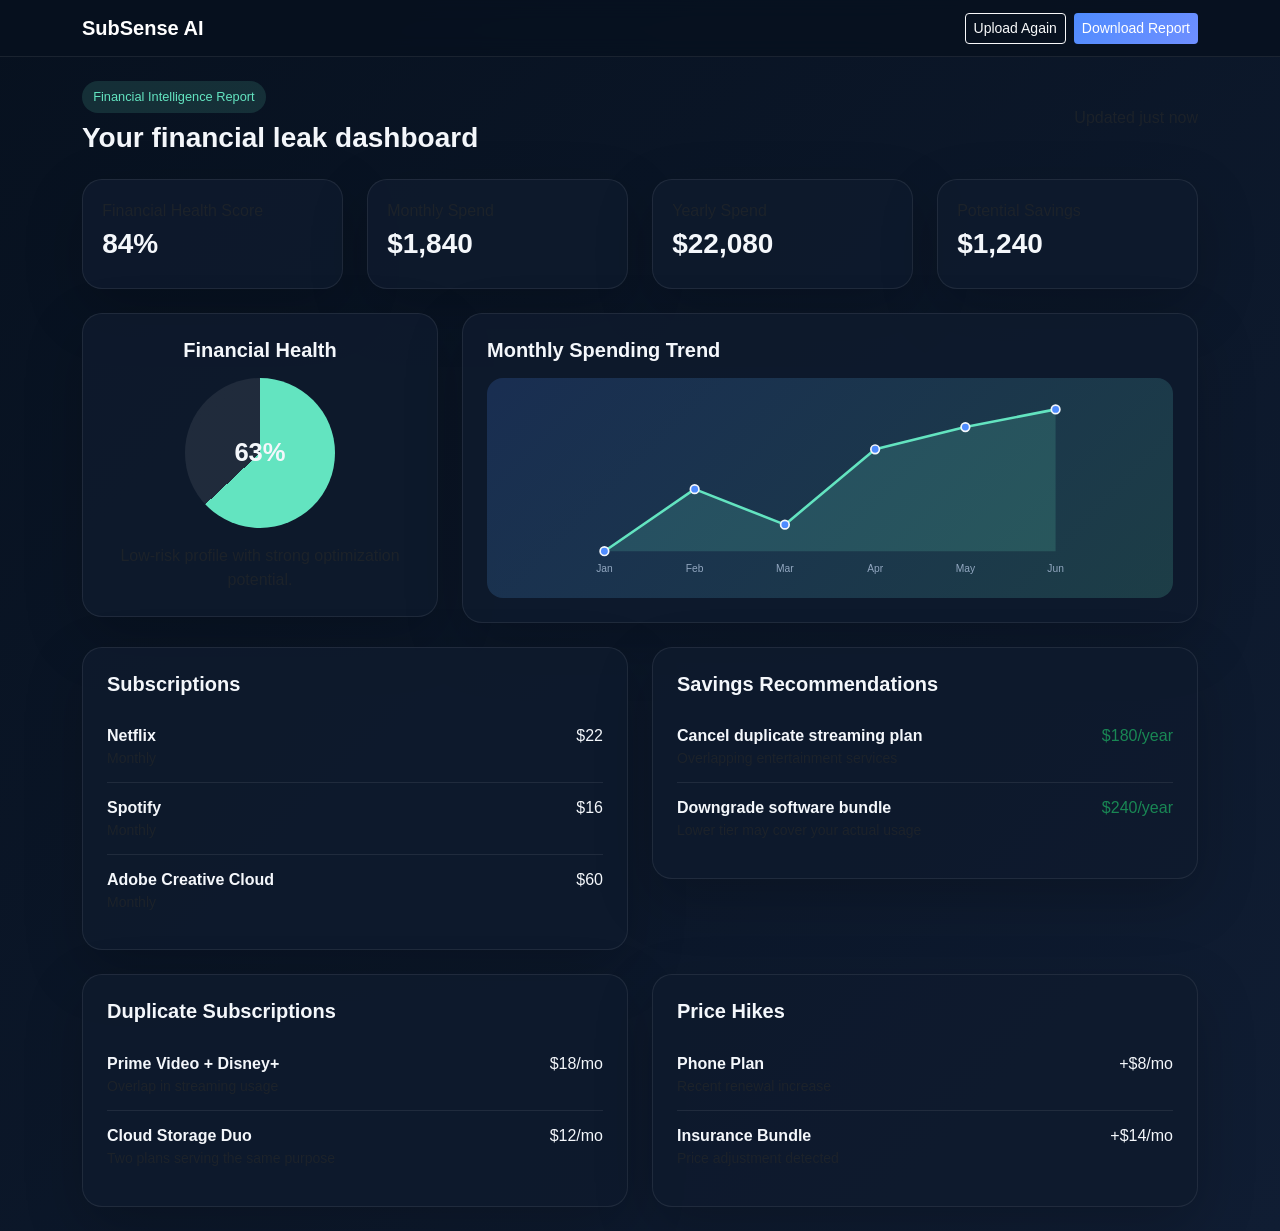
==== frontend/dashboard.html @ 0efa1d86 "Add updated frontend implementation" ====
<!DOCTYPE html>
<html lang="en">
  <head>
    <meta charset="UTF-8" />
    <meta name="viewport" content="width=device-width, initial-scale=1.0" />
    <title>Dashboard | SubSense AI</title>
    <link href="https://cdn.jsdelivr.net/npm/bootstrap@5.3.3/dist/css/bootstrap.min.css" rel="stylesheet" />
    <style>
      :root {
        --bg: #07111f;
        --text: #f4f7fb;
        --muted: #92a7c0;
        --accent: #4f8cff;
        --accent-2: #63e4c0;
        --danger: #ff6b6b;
      }

      body {
        margin: 0;
        font-family: Inter, "Segoe UI", Roboto, sans-serif;
        background: linear-gradient(135deg, #07111f, #101d33);
        color: var(--text);
      }

      .navbar {
        background: rgba(7, 17, 31, 0.8);
        backdrop-filter: blur(10px);
        border-bottom: 1px solid rgba(255,255,255,0.08);
      }

      .dashboard-card,
      .stat-card,
      .list-card {
        background: rgba(15, 27, 45, 0.85);
        border: 1px solid rgba(255,255,255,0.08);
        border-radius: 20px;
        box-shadow: 0 20px 60px rgba(0, 0, 0, 0.2);
      }

      .stat-card {
        padding: 1.2rem;
      }

      .list-card {
        padding: 1rem 1.1rem;
      }

      .health-ring {
        width: 150px;
        height: 150px;
        margin: 0 auto;
        border-radius: 50%;
        display: grid;
        place-items: center;
        background: conic-gradient(var(--accent-2) 84%, rgba(255,255,255,0.08) 0);
        font-size: 1.6rem;
        font-weight: 700;
      }

      .pill {
        display: inline-block;
        padding: 0.4rem 0.7rem;
        border-radius: 999px;
        font-size: 0.8rem;
        background: rgba(99, 228, 192, 0.14);
        color: var(--accent-2);
      }

      .text-muted {
        color: var(--muted);
      }

      .item-row {
        padding: 0.8rem 0;
        border-bottom: 1px solid rgba(255,255,255,0.08);
      }

      .item-row:last-child {
        border-bottom: none;
      }

      .btn-primary {
        background: linear-gradient(135deg, var(--accent), #6f8fff);
        border: none;
      }

      @media (max-width: 768px) {
        .health-ring {
          width: 120px;
          height: 120px;
        }
      }
    </style>
  </head>
  <body>
    <nav class="navbar navbar-expand-lg navbar-dark sticky-top">
      <div class="container">
        <a class="navbar-brand fw-bold" href="index.html">SubSense AI</a>
        <div class="d-flex gap-2">
          <a class="btn btn-outline-light btn-sm" href="upload.html">Upload Again</a>
          <button class="btn btn-primary btn-sm">Download Report</button>
        </div>
      </div>
    </nav>

    <main class="container py-4">
      <div class="d-flex justify-content-between align-items-center flex-wrap gap-3 mb-4">
        <div>
          <span class="pill">Financial Intelligence Report</span>
          <h1 class="h3 fw-bold mt-2 mb-0">Your financial leak dashboard</h1>
        </div>
        <div class="text-muted">Updated just now</div>
      </div>

      <section class="row g-4 mb-4">
        <div class="col-md-3">
          <div class="stat-card">
            <p class="text-muted mb-1">Financial Health Score</p>
            <h3 class="fw-bold">84%</h3>
          </div>
        </div>
        <div class="col-md-3">
          <div class="stat-card">
            <p class="text-muted mb-1">Monthly Spend</p>
            <h3 class="fw-bold">$1,840</h3>
          </div>
        </div>
        <div class="col-md-3">
          <div class="stat-card">
            <p class="text-muted mb-1">Yearly Spend</p>
            <h3 class="fw-bold">$22,080</h3>
          </div>
        </div>
        <div class="col-md-3">
          <div class="stat-card">
            <p class="text-muted mb-1">Potential Savings</p>
            <h3 class="fw-bold">$1,240</h3>
          </div>
        </div>
      </section>

      <section class="row g-4 mb-4">
        <div class="col-lg-4">
          <div class="dashboard-card p-4 text-center">
            <h5 class="fw-semibold">Financial Health</h5>
            <div class="health-ring mt-3">84%</div>
            <p class="text-muted mt-3 mb-0">Low-risk profile with strong optimization potential.</p>
          </div>
        </div>
        <div class="col-lg-8">
          <div class="dashboard-card p-4">
            <h5 class="fw-semibold mb-3">Monthly Spending Trend</h5>
            <div data-chart="spending" style="height: 220px; background: linear-gradient(135deg, rgba(79,140,255,0.18), rgba(99,228,192,0.18)); border-radius: 16px; padding: 16px;"></div>
          </div>
        </div>
      </section>

      <section class="row g-4 mb-4">
        <div class="col-lg-6">
          <div class="dashboard-card p-4">
            <h5 class="fw-semibold mb-3">Subscriptions</h5>
            <div class="item-row">
              <div class="d-flex justify-content-between"><strong>Netflix</strong><span>$22</span></div>
              <div class="text-muted small">Monthly</div>
            </div>
            <div class="item-row">
              <div class="d-flex justify-content-between"><strong>Spotify</strong><span>$16</span></div>
              <div class="text-muted small">Monthly</div>
            </div>
            <div class="item-row">
              <div class="d-flex justify-content-between"><strong>Adobe Creative Cloud</strong><span>$60</span></div>
              <div class="text-muted small">Monthly</div>
            </div>
          </div>
        </div>
        <div class="col-lg-6">
          <div class="dashboard-card p-4">
            <h5 class="fw-semibold mb-3">Savings Recommendations</h5>
            <div class="item-row">
              <div class="d-flex justify-content-between"><strong>Cancel duplicate streaming plan</strong><span class="text-success">$180/year</span></div>
              <div class="text-muted small">Overlapping entertainment services</div>
            </div>
            <div class="item-row">
              <div class="d-flex justify-content-between"><strong>Downgrade software bundle</strong><span class="text-success">$240/year</span></div>
              <div class="text-muted small">Lower tier may cover your actual usage</div>
            </div>
          </div>
        </div>
      </section>

      <section class="row g-4">
        <div class="col-lg-6">
          <div class="dashboard-card p-4">
            <h5 class="fw-semibold mb-3">Duplicate Subscriptions</h5>
            <div class="item-row">
              <div class="d-flex justify-content-between"><strong>Prime Video + Disney+</strong><span>$18/mo</span></div>
              <div class="text-muted small">Overlap in streaming usage</div>
            </div>
            <div class="item-row">
              <div class="d-flex justify-content-between"><strong>Cloud Storage Duo</strong><span>$12/mo</span></div>
              <div class="text-muted small">Two plans serving the same purpose</div>
            </div>
          </div>
        </div>
        <div class="col-lg-6">
          <div class="dashboard-card p-4">
            <h5 class="fw-semibold mb-3">Price Hikes</h5>
            <div class="item-row">
              <div class="d-flex justify-content-between"><strong>Phone Plan</strong><span>+$8/mo</span></div>
              <div class="text-muted small">Recent renewal increase</div>
            </div>
            <div class="item-row">
              <div class="d-flex justify-content-between"><strong>Insurance Bundle</strong><span>+$14/mo</span></div>
              <div class="text-muted small">Price adjustment detected</div>
            </div>
          </div>
        </div>
      </section>
    </main>

    <script src="js/charts.js"></script>
    <script src="js/dashboard.js"></script>
  </body>
</html>
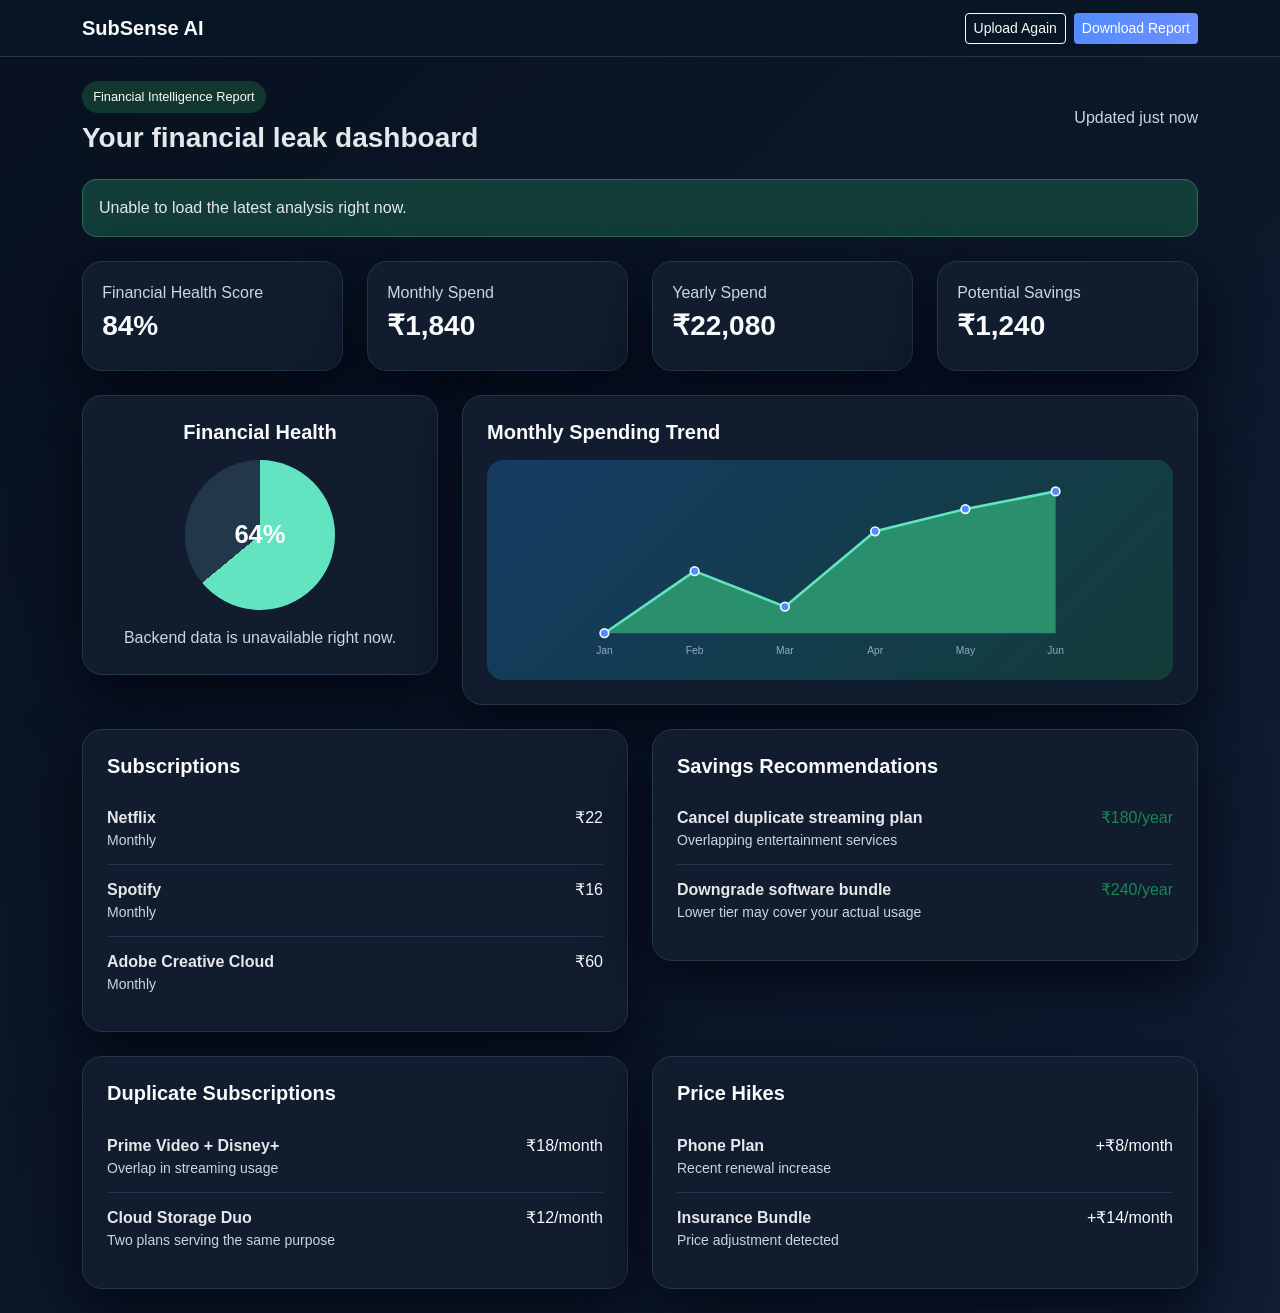
==== commit f37d315d: "feat: integrate end-to-end intellegencr pipeline and polish UI" ====
--- a/frontend/dashboard.html
+++ b/frontend/dashboard.html
@@ -8,33 +8,63 @@
     <style>
       :root {
         --bg: #07111f;
-        --text: #f4f7fb;
-        --muted: #92a7c0;
+        --panel: #0f172a;
+        --card: #111c2f;
+        --card-strong: #14233c;
+        --text: #ffffff;
+        --heading: #f8fafc;
+        --body: #e5e7eb;
+        --secondary: #cbd5e1;
+        --muted: #bfc8d4;
+        --disabled: #94a3b8;
         --accent: #4f8cff;
         --accent-2: #63e4c0;
+        --border: #23374b;
+        --border-strong: #2f4864;
         --danger: #ff6b6b;
+        --shadow: #030712;
       }
 
       body {
         margin: 0;
         font-family: Inter, "Segoe UI", Roboto, sans-serif;
         background: linear-gradient(135deg, #07111f, #101d33);
-        color: var(--text);
+        color: var(--body);
       }
 
       .navbar {
-        background: rgba(7, 17, 31, 0.8);
+        background: #081524;
         backdrop-filter: blur(10px);
-        border-bottom: 1px solid rgba(255,255,255,0.08);
+        border-bottom: 1px solid var(--border);
+      }
+
+      .navbar-brand,
+      h1,
+      h2,
+      h3,
+      h4,
+      h5 {
+        color: var(--heading);
+      }
+
+      .btn {
+        transition: transform 0.2s ease, box-shadow 0.2s ease;
+      }
+
+      .btn:hover,
+      .btn:focus-visible {
+        transform: translateY(-1px);
+        box-shadow: 0 8px 18px var(--shadow);
       }
 
       .dashboard-card,
       .stat-card,
       .list-card {
-        background: rgba(15, 27, 45, 0.85);
-        border: 1px solid rgba(255,255,255,0.08);
+        background: var(--card);
+        border: 1px solid var(--border);
         border-radius: 20px;
-        box-shadow: 0 20px 60px rgba(0, 0, 0, 0.2);
+        box-shadow: 0 20px 60px var(--shadow);
+        transition: transform 0.2s ease, border-color 0.2s ease;
       }
 
       .stat-card {
@@ -52,9 +82,10 @@
         border-radius: 50%;
         display: grid;
         place-items: center;
-        background: conic-gradient(var(--accent-2) 84%, rgba(255,255,255,0.08) 0);
+        background: conic-gradient(var(--accent-2) 84%, #23374b 0);
         font-size: 1.6rem;
         font-weight: 700;
+        color: var(--heading);
       }
 
       .pill {
@@ -62,32 +93,59 @@
         padding: 0.4rem 0.7rem;
         border-radius: 999px;
         font-size: 0.8rem;
-        background: rgba(99, 228, 192, 0.14);
-        color: var(--accent-2);
-      }
-
-      .text-muted {
-        color: var(--muted);
+        background: #12372f;
+        color: #f5fff9;
+      }
+
+      .text-muted,
+      .item-row .small,
+      .text-secondary {
+        color: var(--secondary) !important;
       }
 
       .item-row {
         padding: 0.8rem 0;
-        border-bottom: 1px solid rgba(255,255,255,0.08);
+        border-bottom: 1px solid var(--border);
+        overflow-wrap: anywhere;
       }
 
       .item-row:last-child {
         border-bottom: none;
+      }
+
+      .item-row .value {
+        white-space: nowrap;
+        margin-left: 0.75rem;
+        color: var(--heading);
       }
 
       .btn-primary {
         background: linear-gradient(135deg, var(--accent), #6f8fff);
         border: none;
+      }
+
+      .alert-soft {
+        background: #123d39;
+        border: 1px solid #2d6b5b;
+        color: var(--body);
+        border-radius: 14px;
+      }
+
+      .empty-state {
+        padding: 0.8rem 0;
+        color: var(--secondary);
+        font-size: 0.95rem;
       }
 
       @media (max-width: 768px) {
         .health-ring {
           width: 120px;
           height: 120px;
+        }
+
+        .page-header {
+          flex-direction: column;
+          align-items: flex-start;
         }
       }
     </style>
@@ -104,7 +162,7 @@
     </nav>
 
     <main class="container py-4">
-      <div class="d-flex justify-content-between align-items-center flex-wrap gap-3 mb-4">
+      <div class="page-header d-flex justify-content-between align-items-center flex-wrap gap-3 mb-4">
         <div>
           <span class="pill">Financial Intelligence Report</span>
           <h1 class="h3 fw-bold mt-2 mb-0">Your financial leak dashboard</h1>
@@ -112,29 +170,31 @@
         <div class="text-muted">Updated just now</div>
       </div>
 
+      <div class="alert-soft alert mb-4" id="dashboardStatus" role="status" aria-live="polite">Loading your latest analysis…</div>
+
       <section class="row g-4 mb-4">
-        <div class="col-md-3">
+        <div class="col-sm-6 col-lg-3">
           <div class="stat-card">
             <p class="text-muted mb-1">Financial Health Score</p>
             <h3 class="fw-bold">84%</h3>
           </div>
         </div>
-        <div class="col-md-3">
+        <div class="col-sm-6 col-lg-3">
           <div class="stat-card">
             <p class="text-muted mb-1">Monthly Spend</p>
-            <h3 class="fw-bold">$1,840</h3>
-          </div>
-        </div>
-        <div class="col-md-3">
+            <h3 class="fw-bold">₹1,840</h3>
+          </div>
+        </div>
+        <div class="col-sm-6 col-lg-3">
           <div class="stat-card">
             <p class="text-muted mb-1">Yearly Spend</p>
-            <h3 class="fw-bold">$22,080</h3>
-          </div>
-        </div>
-        <div class="col-md-3">
+            <h3 class="fw-bold">₹22,080</h3>
+          </div>
+        </div>
+        <div class="col-sm-6 col-lg-3">
           <div class="stat-card">
             <p class="text-muted mb-1">Potential Savings</p>
-            <h3 class="fw-bold">$1,240</h3>
+            <h3 class="fw-bold">₹1,240</h3>
           </div>
         </div>
       </section>
@@ -144,13 +204,13 @@
           <div class="dashboard-card p-4 text-center">
             <h5 class="fw-semibold">Financial Health</h5>
             <div class="health-ring mt-3">84%</div>
-            <p class="text-muted mt-3 mb-0">Low-risk profile with strong optimization potential.</p>
+            <p class="text-muted mt-3 mb-0" id="healthSummary">Low-risk profile with strong optimization potential.</p>
           </div>
         </div>
         <div class="col-lg-8">
           <div class="dashboard-card p-4">
             <h5 class="fw-semibold mb-3">Monthly Spending Trend</h5>
-            <div data-chart="spending" style="height: 220px; background: linear-gradient(135deg, rgba(79,140,255,0.18), rgba(99,228,192,0.18)); border-radius: 16px; padding: 16px;"></div>
+            <div data-chart="spending" style="height: 220px; background: linear-gradient(135deg, #153b63, #123d39); border-radius: 16px; padding: 16px;"></div>
           </div>
         </div>
       </section>
@@ -160,15 +220,15 @@
           <div class="dashboard-card p-4">
             <h5 class="fw-semibold mb-3">Subscriptions</h5>
             <div class="item-row">
-              <div class="d-flex justify-content-between"><strong>Netflix</strong><span>$22</span></div>
+              <div class="d-flex justify-content-between align-items-start"><strong>Netflix</strong><span class="value">₹22</span></div>
               <div class="text-muted small">Monthly</div>
             </div>
             <div class="item-row">
-              <div class="d-flex justify-content-between"><strong>Spotify</strong><span>$16</span></div>
+              <div class="d-flex justify-content-between align-items-start"><strong>Spotify</strong><span class="value">₹16</span></div>
               <div class="text-muted small">Monthly</div>
             </div>
             <div class="item-row">
-              <div class="d-flex justify-content-between"><strong>Adobe Creative Cloud</strong><span>$60</span></div>
+              <div class="d-flex justify-content-between align-items-start"><strong>Adobe Creative Cloud</strong><span class="value">₹60</span></div>
               <div class="text-muted small">Monthly</div>
             </div>
           </div>
@@ -177,11 +237,11 @@
           <div class="dashboard-card p-4">
             <h5 class="fw-semibold mb-3">Savings Recommendations</h5>
             <div class="item-row">
-              <div class="d-flex justify-content-between"><strong>Cancel duplicate streaming plan</strong><span class="text-success">$180/year</span></div>
+              <div class="d-flex justify-content-between align-items-start"><strong>Cancel duplicate streaming plan</strong><span class="value text-success">₹180/year</span></div>
               <div class="text-muted small">Overlapping entertainment services</div>
             </div>
             <div class="item-row">
-              <div class="d-flex justify-content-between"><strong>Downgrade software bundle</strong><span class="text-success">$240/year</span></div>
+              <div class="d-flex justify-content-between align-items-start"><strong>Downgrade software bundle</strong><span class="value text-success">₹240/year</span></div>
               <div class="text-muted small">Lower tier may cover your actual usage</div>
             </div>
           </div>
@@ -193,11 +253,11 @@
           <div class="dashboard-card p-4">
             <h5 class="fw-semibold mb-3">Duplicate Subscriptions</h5>
             <div class="item-row">
-              <div class="d-flex justify-content-between"><strong>Prime Video + Disney+</strong><span>$18/mo</span></div>
+              <div class="d-flex justify-content-between align-items-start"><strong>Prime Video + Disney+</strong><span class="value">₹18/month</span></div>
               <div class="text-muted small">Overlap in streaming usage</div>
             </div>
             <div class="item-row">
-              <div class="d-flex justify-content-between"><strong>Cloud Storage Duo</strong><span>$12/mo</span></div>
+              <div class="d-flex justify-content-between align-items-start"><strong>Cloud Storage Duo</strong><span class="value">₹12/month</span></div>
               <div class="text-muted small">Two plans serving the same purpose</div>
             </div>
           </div>
@@ -206,11 +266,11 @@
           <div class="dashboard-card p-4">
             <h5 class="fw-semibold mb-3">Price Hikes</h5>
             <div class="item-row">
-              <div class="d-flex justify-content-between"><strong>Phone Plan</strong><span>+$8/mo</span></div>
+              <div class="d-flex justify-content-between align-items-start"><strong>Phone Plan</strong><span class="value">+₹8/month</span></div>
               <div class="text-muted small">Recent renewal increase</div>
             </div>
             <div class="item-row">
-              <div class="d-flex justify-content-between"><strong>Insurance Bundle</strong><span>+$14/mo</span></div>
+              <div class="d-flex justify-content-between align-items-start"><strong>Insurance Bundle</strong><span class="value">+₹14/month</span></div>
               <div class="text-muted small">Price adjustment detected</div>
             </div>
           </div>
